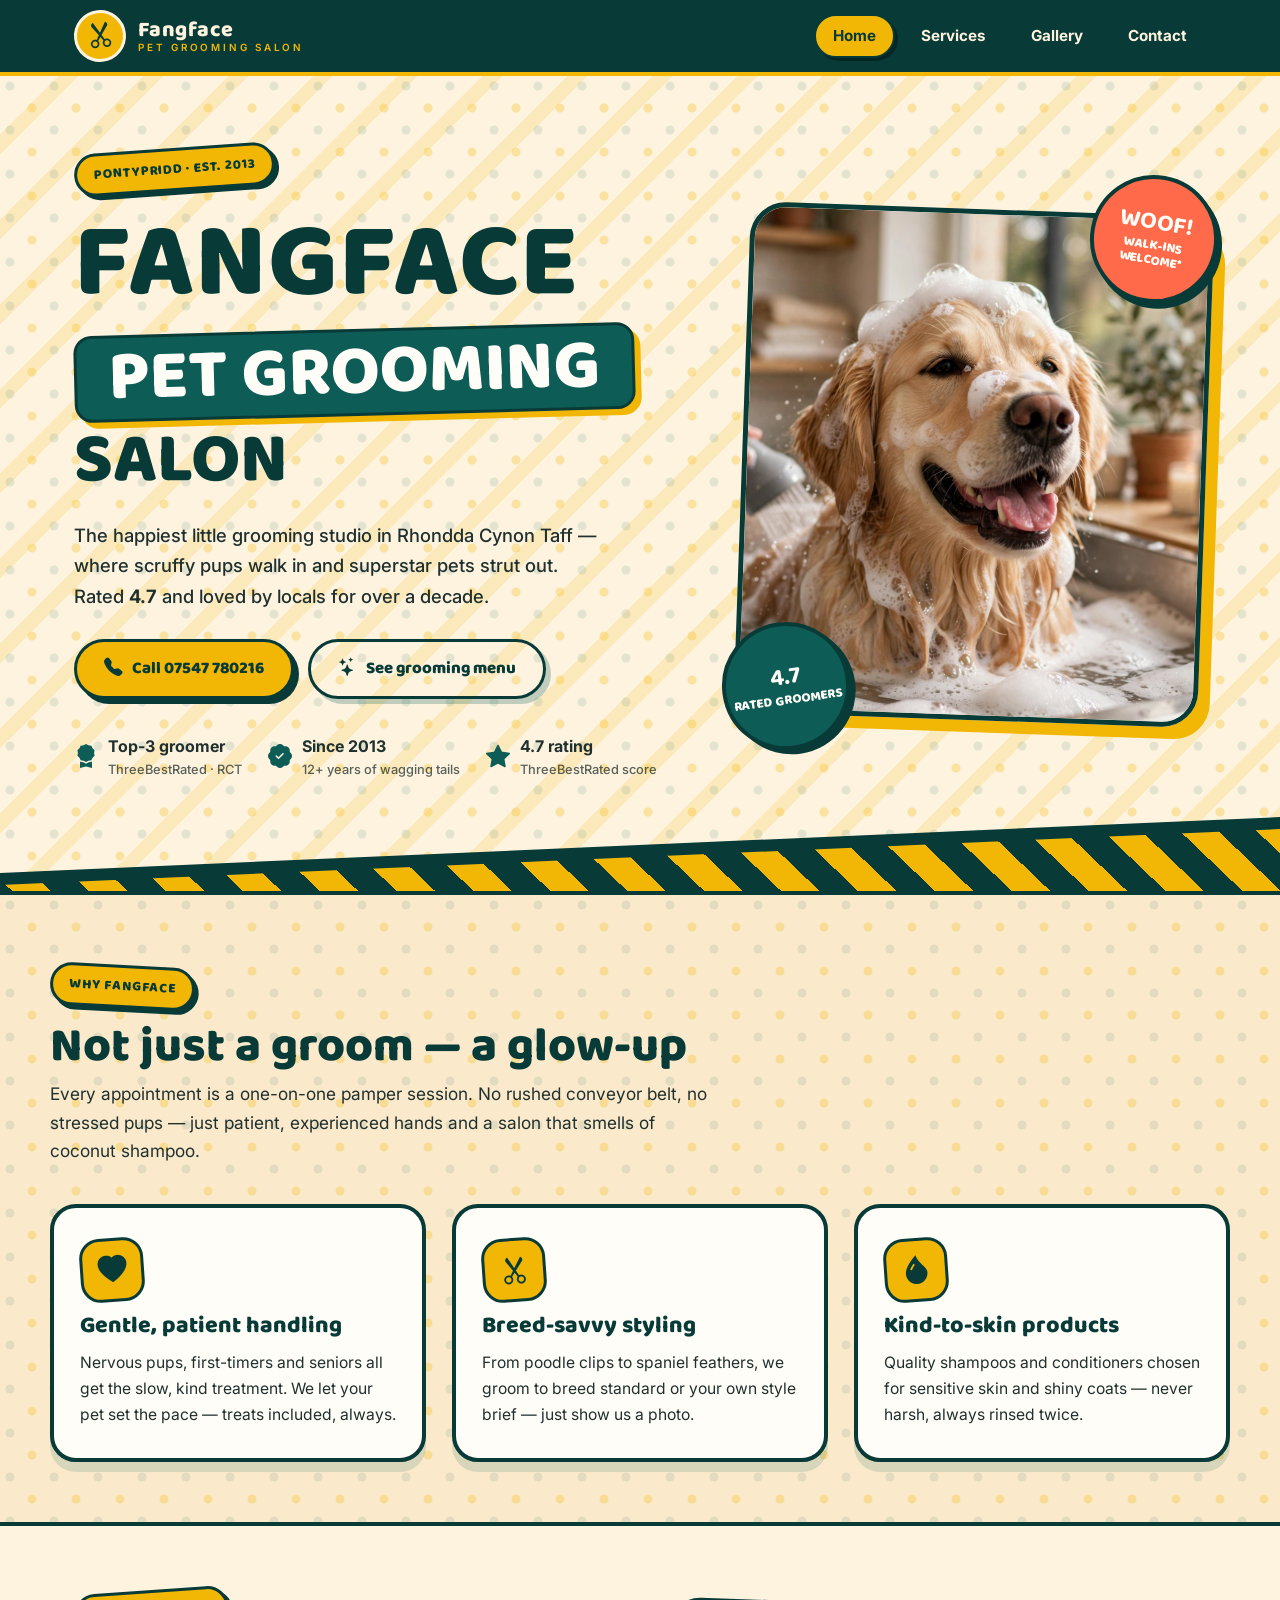
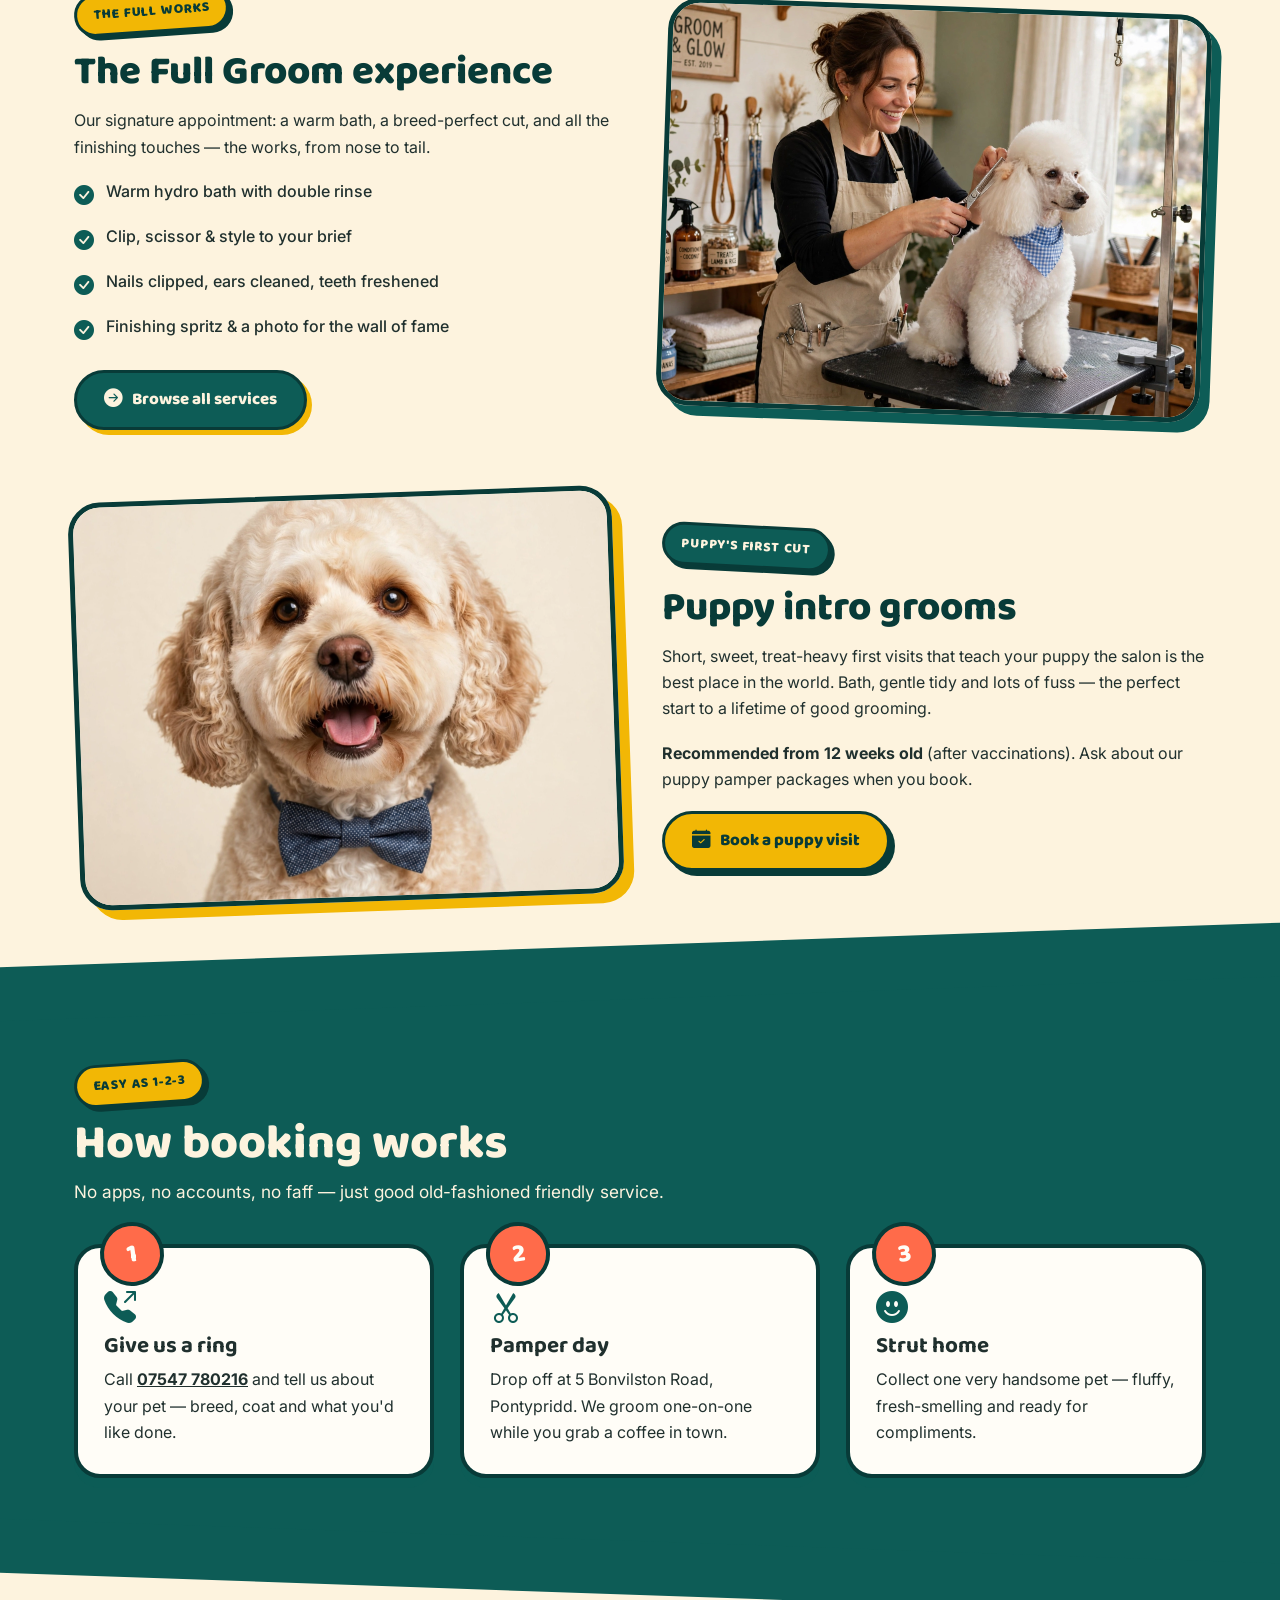
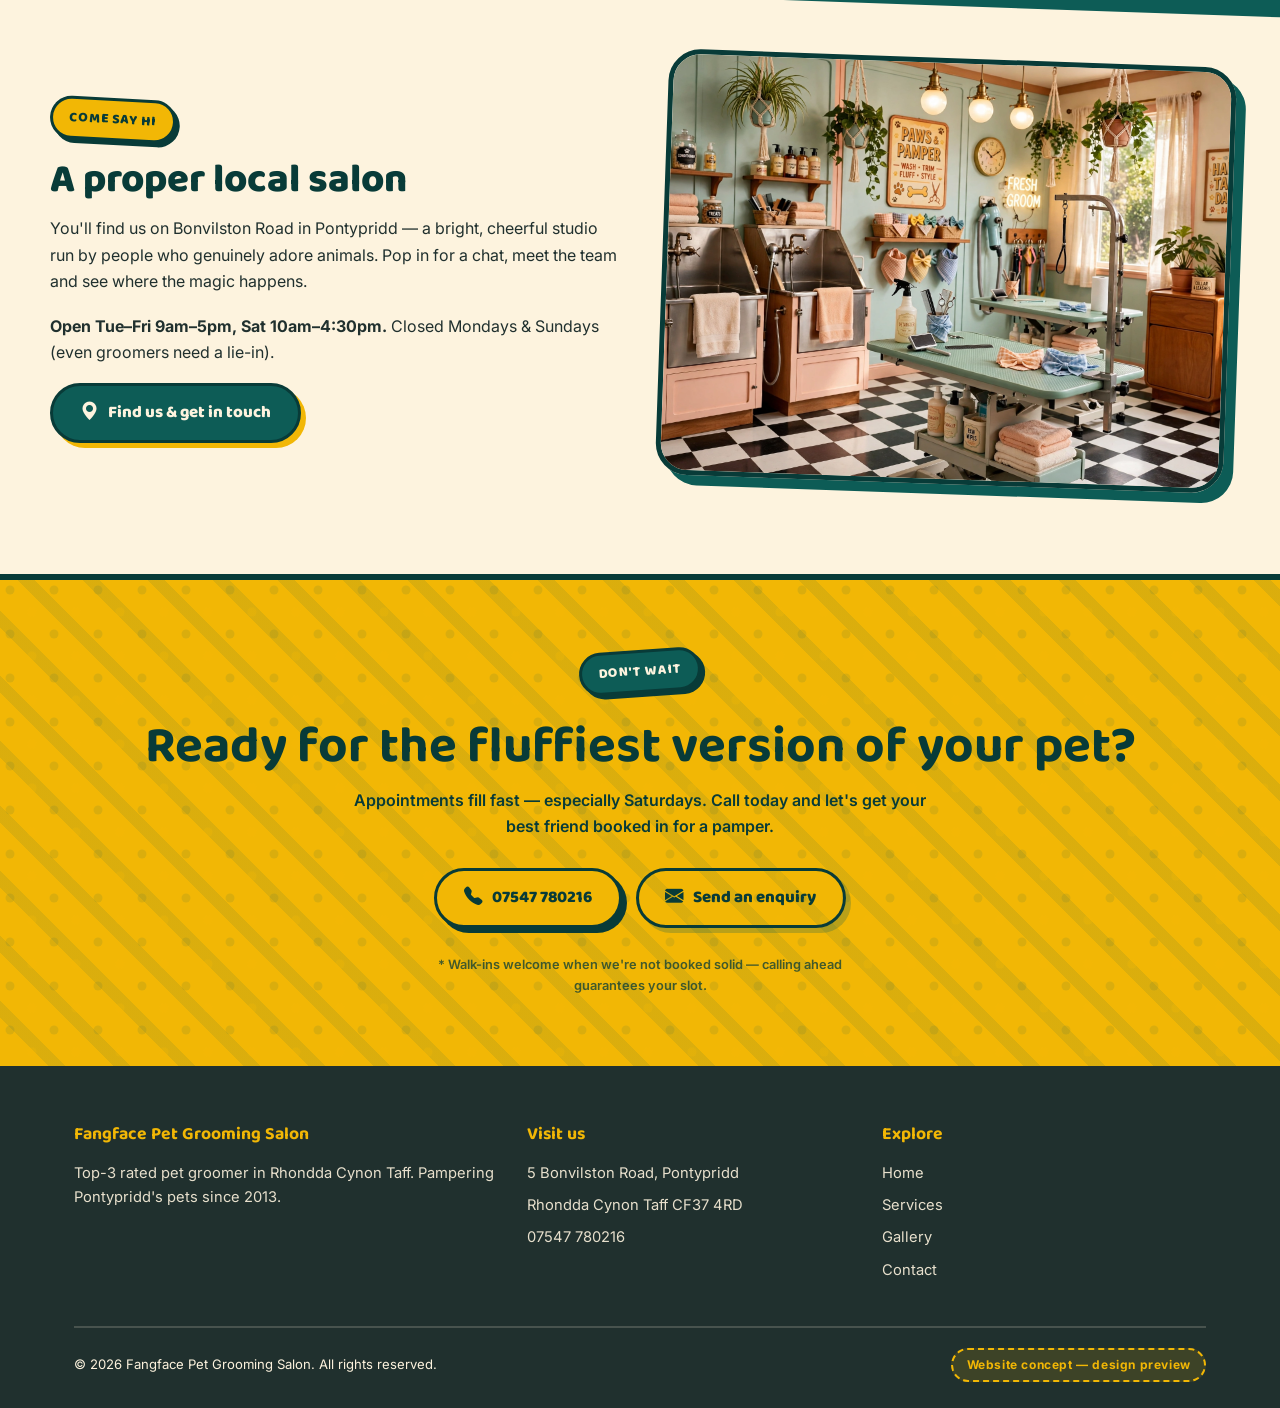
==== index.html @ bfa7ac44 "Demo website concept for Fangface Pet Grooming Salon (Pontypridd, UK)" ====
<!DOCTYPE html>
<html lang="en-GB">
<head>
  <meta charset="UTF-8">
  <meta name="viewport" content="width=device-width, initial-scale=1.0">
  <title>Fangface Pet Grooming Salon | Top-3 Dog Groomer in Pontypridd, Rhondda Cynon Taff</title>
  <meta name="description" content="Fangface Pet Grooming Salon in Pontypridd — a top-3 rated pet groomer in Rhondda Cynon Taff, pampering local pets since 2013. Full grooms, puppy trims, de-shedding & nail care. Call 07547 780216.">
  <meta property="og:title" content="Fangface Pet Grooming Salon — Pontypridd's playful pet pamper studio">
  <meta property="og:description" content="Top-3 rated pet groomer in Rhondda Cynon Taff. Trading since 2013 with a 4.7 rating. Call 07547 780216 to book.">
  <meta property="og:type" content="website">
  <link rel="stylesheet" href="https://cdn.jsdelivr.net/npm/bootstrap-icons@1.11.3/font/bootstrap-icons.min.css">
  <link rel="stylesheet" href="styles.css">
</head>
<body>

<nav class="site-nav" aria-label="Main navigation">
  <div class="nav-inner">
    <a class="brand" href="index.html">
      <span class="brand-mark"><i class="bi bi-scissors" aria-hidden="true"></i></span>
      <span class="brand-name">Fangface<small>Pet Grooming Salon</small></span>
    </a>
    <div class="nav-links">
      <a href="index.html" class="active" aria-current="page">Home</a>
      <a href="services.html">Services</a>
      <a href="gallery.html">Gallery</a>
      <a href="contact.html">Contact</a>
    </div>
      <button class="nav-toggle" aria-label="Open menu" aria-expanded="false"><i class="bi bi-list" aria-hidden="true"></i></button>
  </div>
</nav>

<header class="hero">
  <div class="wrap hero-grid">
    <div>
      <p class="hero-kicker"><span class="sticker">Pontypridd &middot; Est. 2013</span></p>
      <h1 class="hero-title">
        <span class="line l1">FANGFACE</span>
        <span class="line l2">PET GROOMING</span>
        <span class="line l3">SALON</span>
      </h1>
      <p class="hero-sub">The happiest little grooming studio in Rhondda Cynon Taff — where scruffy pups walk in and superstar pets strut out. Rated <strong>4.7</strong> and loved by locals for over a decade.</p>
      <div class="hero-ctas">
        <a class="btn btn-mustard" href="tel:+447547780216"><i class="bi bi-telephone-fill"></i> Call 07547 780216</a>
        <a class="btn btn-ghost" href="services.html"><i class="bi bi-stars"></i> See grooming menu</a>
      </div>
      <div class="hero-meta">
        <div class="meta-item"><i class="bi bi-award-fill"></i><span>Top-3 groomer<small>ThreeBestRated &middot; RCT</small></span></div>
        <div class="meta-item"><i class="bi bi-patch-check-fill"></i><span>Since 2013<small>12+ years of wagging tails</small></span></div>
        <div class="meta-item"><i class="bi bi-star-fill"></i><span>4.7 rating<small>ThreeBestRated score</small></span></div>
      </div>
    </div>
    <div class="hero-photo">
      <div class="badge-float a"><b>Woof!</b>walk-ins welcome*</div>
      <img src="images/hero-bath.webp" alt="Happy golden retriever enjoying a bubbly bath at Fangface Pet Grooming Salon">
      <div class="badge-float b"><b>4.7</b>rated groomers</div>
    </div>
  </div>
  <div class="hero-stripes" aria-hidden="true"></div>
</header>

<main>
  <section class="dot-band">
  <div class="wrap" style="padding:70px 0 60px;">
    <p class="section-kicker"><span class="sticker tilt-r">Why Fangface</span></p>
    <h2 class="section-title">Not just a groom — a glow-up</h2>
    <p class="section-lead">Every appointment is a one-on-one pamper session. No rushed conveyor belt, no stressed pups — just patient, experienced hands and a salon that smells of coconut shampoo.</p>
    <div class="card-grid">
      <article class="card">
        <span class="icon-tile"><i class="bi bi-heart-fill"></i></span>
        <h3>Gentle, patient handling</h3>
        <p>Nervous pups, first-timers and seniors all get the slow, kind treatment. We let your pet set the pace — treats included, always.</p>
      </article>
      <article class="card">
        <span class="icon-tile"><i class="bi bi-scissors"></i></span>
        <h3>Breed-savvy styling</h3>
        <p>From poodle clips to spaniel feathers, we groom to breed standard or your own style brief — just show us a photo.</p>
      </article>
      <article class="card">
        <span class="icon-tile"><i class="bi bi-droplet-fill"></i></span>
        <h3>Kind-to-skin products</h3>
        <p>Quality shampoos and conditioners chosen for sensitive skin and shiny coats — never harsh, always rinsed twice.</p>
      </article>
    </div>
  </div>
  </section>

  <section class="wrap">
    <div class="zig">
      <div class="zig-text">
        <p class="section-kicker"><span class="sticker">The full works</span></p>
        <h2 class="section-title">The Full Groom experience</h2>
        <p>Our signature appointment: a warm bath, a breed-perfect cut, and all the finishing touches — the works, from nose to tail.</p>
        <ul class="tick-list">
          <li><i class="bi bi-check-circle-fill"></i><span>Warm hydro bath with double rinse</span></li>
          <li><i class="bi bi-check-circle-fill"></i><span>Clip, scissor &amp; style to your brief</span></li>
          <li><i class="bi bi-check-circle-fill"></i><span>Nails clipped, ears cleaned, teeth freshened</span></li>
          <li><i class="bi bi-check-circle-fill"></i><span>Finishing spritz &amp; a photo for the wall of fame</span></li>
        </ul>
        <a class="btn btn-teal" href="services.html"><i class="bi bi-arrow-right-circle-fill"></i> Browse all services</a>
      </div>
      <div class="zig-img">
        <img src="images/groomer-poodle.webp" alt="Groomer carefully scissoring a fluffy white poodle on the salon table">
      </div>
    </div>

    <div class="zig">
      <div class="zig-text">
        <p class="section-kicker"><span class="sticker teal tilt-r">Puppy's first cut</span></p>
        <h2 class="section-title">Puppy intro grooms</h2>
        <p>Short, sweet, treat-heavy first visits that teach your puppy the salon is the best place in the world. Bath, gentle tidy and lots of fuss — the perfect start to a lifetime of good grooming.</p>
        <p><strong>Recommended from 12 weeks old</strong> (after vaccinations). Ask about our puppy pamper packages when you book.</p>
        <a class="btn btn-mustard" href="contact.html"><i class="bi bi-calendar-check-fill"></i> Book a puppy visit</a>
      </div>
      <div class="zig-img">
        <img src="images/fluffy-dog.webp" alt="Freshly groomed fluffy cockapoo with a neat haircut and bow tie">
      </div>
    </div>
  </section>

  <section class="diag teal-band" style="margin-top:70px;">
    <div class="wrap">
      <p class="section-kicker"><span class="sticker">Easy as 1-2-3</span></p>
      <h2 class="section-title">How booking works</h2>
      <p class="section-lead">No apps, no accounts, no faff — just good old-fashioned friendly service.</p>
      <div class="steps">
        <div class="step">
          <i class="bi bi-telephone-outbound-fill"></i>
          <h3>Give us a ring</h3>
          <p>Call <a href="tel:+447547780216" style="color:inherit;font-weight:700;">07547 780216</a> and tell us about your pet — breed, coat and what you'd like done.</p>
        </div>
        <div class="step">
          <i class="bi bi-scissors"></i>
          <h3>Pamper day</h3>
          <p>Drop off at 5 Bonvilston Road, Pontypridd. We groom one-on-one while you grab a coffee in town.</p>
        </div>
        <div class="step">
          <i class="bi bi-emoji-smile-fill"></i>
          <h3>Strut home</h3>
          <p>Collect one very handsome pet — fluffy, fresh-smelling and ready for compliments.</p>
        </div>
      </div>
    </div>
  </section>

  <section class="wrap" style="padding:90px 0;">
    <div class="zig" style="margin:0;">
      <div class="zig-text">
        <p class="section-kicker"><span class="sticker tilt-r">Come say hi</span></p>
        <h2 class="section-title">A proper local salon</h2>
        <p>You'll find us on Bonvilston Road in Pontypridd — a bright, cheerful studio run by people who genuinely adore animals. Pop in for a chat, meet the team and see where the magic happens.</p>
        <p><strong>Open Tue–Fri 9am–5pm, Sat 10am–4:30pm.</strong> Closed Mondays &amp; Sundays (even groomers need a lie-in).</p>
        <a class="btn btn-teal" href="contact.html"><i class="bi bi-geo-alt-fill"></i> Find us &amp; get in touch</a>
      </div>
      <div class="zig-img">
        <img src="images/salon-interior.webp" alt="Bright cheerful interior of Fangface Pet Grooming Salon with grooming tables and tubs">
      </div>
    </div>
  </section>

  <section class="cta-band mustard">
    <div class="wrap">
      <p class="section-kicker"><span class="sticker teal">Don't wait</span></p>
      <h2>Ready for the fluffiest version of your pet?</h2>
      <p>Appointments fill fast — especially Saturdays. Call today and let's get your best friend booked in for a pamper.</p>
      <div class="btn-row">
        <a class="btn btn-mustard" href="tel:+447547780216"><i class="bi bi-telephone-fill"></i> 07547 780216</a>
        <a class="btn btn-ghost" href="contact.html"><i class="bi bi-envelope-fill"></i> Send an enquiry</a>
      </div>
      <p style="font-size:.8rem;margin:26px auto 0;opacity:.75;">* Walk-ins welcome when we're not booked solid — calling ahead guarantees your slot.</p>
    </div>
  </section>
</main>

<footer class="site-footer">
  <div class="wrap">
    <div class="footer-grid">
      <div>
        <h4>Fangface Pet Grooming Salon</h4>
        <p>Top-3 rated pet groomer in Rhondda Cynon Taff. Pampering Pontypridd's pets since 2013.</p>
      </div>
      <div>
        <h4>Visit us</h4>
        <ul>
          <li>5 Bonvilston Road, Pontypridd</li>
          <li>Rhondda Cynon Taff CF37 4RD</li>
          <li><a href="tel:+447547780216">07547 780216</a></li>
        </ul>
      </div>
      <div>
        <h4>Explore</h4>
        <ul>
          <li><a href="index.html">Home</a></li>
          <li><a href="services.html">Services</a></li>
          <li><a href="gallery.html">Gallery</a></li>
          <li><a href="contact.html">Contact</a></li>
        </ul>
      </div>
    </div>
    <div class="footer-bottom">
      <span>&copy; 2026 Fangface Pet Grooming Salon. All rights reserved.</span>
      <span class="concept-badge">Website concept — design preview</span>
    </div>
  </div>
</footer>


<script>
document.addEventListener('DOMContentLoaded', function () {
  var btn = document.querySelector('.nav-toggle');
  var panel = document.querySelector('.nav-links');
  if (btn && panel) {
    btn.addEventListener('click', function () {
      var open = panel.classList.toggle('open');
      btn.setAttribute('aria-expanded', open ? 'true' : 'false');
    });
    panel.addEventListener('click', function (e) {
      if (e.target.closest('a')) {
        panel.classList.remove('open');
        btn.setAttribute('aria-expanded', 'false');
      }
    });
  }
});
</script>
</body>
</html>
---- styles.css ----
/* ============================================================
   FANGFACE PET GROOMING SALON — bold playful retro concept
   cream + deep teal + mustard  |  Baloo 2 display + Inter body
   ============================================================ */
@import url("https://fonts.googleapis.com/css2?family=Baloo+2:wght@500;600;700;800&family=Inter:wght@400;500;600;700&display=swap");

:root{
  --cream:   #FDF3DE;
  --cream-2: #FAEACB;
  --teal:    #0D5C56;
  --teal-dk: #083B38;
  --mustard: #F2B705;
  --mustard-dk:#D69A00;
  --ink:     #20302E;
  --coral:   #FF6B4A;
  --white:   #FFFDF7;
  --radius:  26px;
  --shadow:  0 10px 0 rgba(13,92,86,.14);
  --dots:url("data:image/svg+xml,%3Csvg xmlns='http://www.w3.org/2000/svg' width='44' height='44' viewBox='0 0 44 44'%3E%3Ccircle cx='10' cy='10' r='4.5' fill='%230D5C56' fill-opacity='0.10'/%3E%3Ccircle cx='32' cy='32' r='4.5' fill='%23F2B705' fill-opacity='0.28'/%3E%3C/svg%3E");
}

*{ box-sizing:border-box; margin:0; padding:0; }
html{ scroll-behavior:smooth; }
body{
  font-family:"Inter",system-ui,sans-serif;
  background:var(--cream);
  color:var(--ink);
  line-height:1.65;
  overflow-x:hidden;
}
img{ max-width:100%; display:block; }
h1,h2,h3,.display{ font-family:"Baloo 2",cursive; line-height:1.05; color:var(--teal-dk); }

.wrap{ max-width:1180px; margin:0 auto; padding:0 24px; }

/* ---------- sticker badge ---------- */
.sticker{
  display:inline-block;
  background:var(--mustard);
  color:var(--teal-dk);
  font-family:"Baloo 2",cursive;
  font-weight:800;
  text-transform:uppercase;
  letter-spacing:.06em;
  font-size:.85rem;
  padding:.55em 1.2em;
  border-radius:999px;
  border:3px solid var(--teal-dk);
  box-shadow:4px 4px 0 var(--teal-dk);
  transform:rotate(-4deg);
}
.sticker.tilt-r{ transform:rotate(3deg); }
.sticker.teal{ background:var(--teal); color:var(--cream); }

/* ---------- nav ---------- */
.site-nav{
  position:sticky; top:0; z-index:50;
  background:var(--teal-dk);
  border-bottom:4px solid var(--mustard);
}
.nav-inner{
  max-width:1180px; margin:0 auto; padding:10px 24px;
  display:flex; align-items:center; justify-content:space-between; gap:16px;
}
.brand{ display:flex; align-items:center; gap:12px; text-decoration:none; }
.brand-mark{
  width:52px; height:52px; border-radius:50%;
  background:var(--mustard); border:3px solid var(--cream);
  display:flex; align-items:center; justify-content:center;
  color:var(--teal-dk); font-size:1.7rem;
  transform:rotate(-6deg); flex:0 0 auto;
}
.brand-name{ font-family:"Baloo 2",cursive; font-weight:800; font-size:1.35rem;
  color:var(--cream); letter-spacing:.02em; line-height:1.1; }
.brand-name small{ display:block; font-family:"Inter",sans-serif; font-weight:600;
  font-size:.62rem; letter-spacing:.28em; text-transform:uppercase; color:var(--mustard); }
.nav-links{ display:flex; gap:8px; flex-wrap:wrap; }
.nav-links a{
  color:var(--cream); text-decoration:none; font-weight:700; font-size:.95rem;
  padding:.5em 1.1em; border-radius:999px; border:2px solid transparent;
  transition:transform .15s ease, background .15s ease;
}
.nav-links a:hover{ background:rgba(253,243,222,.14); transform:translateY(-2px); }
.nav-links a.active{ background:var(--mustard); color:var(--teal-dk); border-color:var(--teal-dk);
  box-shadow:3px 3px 0 rgba(0,0,0,.35); }

/* ---------- buttons ---------- */
.btn{
  display:inline-flex; align-items:center; gap:.6em;
  font-family:"Baloo 2",cursive; font-weight:800; font-size:1.05rem;
  text-decoration:none; padding:.7em 1.6em; border-radius:999px;
  border:3px solid var(--teal-dk); cursor:pointer;
  transition:transform .15s ease, box-shadow .15s ease;
}
.btn:hover{ transform:translateY(-3px) rotate(-1deg); }
.btn-mustard{ background:var(--mustard); color:var(--teal-dk); box-shadow:5px 5px 0 var(--teal-dk); }
.btn-mustard:hover{ box-shadow:7px 7px 0 var(--teal-dk); }
.btn-teal{ background:var(--teal); color:var(--cream); box-shadow:5px 5px 0 var(--mustard); }
.btn-ghost{ background:transparent; color:var(--teal-dk); box-shadow:5px 5px 0 rgba(13,92,86,.25); }
.btn i{ font-size:1.1em; }

/* ---------- hero (oversized stacked type) ---------- */
.hero{
  position:relative; overflow:hidden;
  background:
    var(--dots),
    repeating-linear-gradient(-45deg, transparent 0 46px, rgba(242,183,5,.16) 46px 60px),
    var(--cream);
  padding:72px 0 110px;
}
.hero-grid{ display:grid; grid-template-columns:1.15fr .85fr; gap:40px; align-items:center; }
.hero-kicker{ margin-bottom:18px; }
.hero-title{ font-weight:800; color:var(--teal-dk); }
.hero-title .line{ display:block; }
.hero-title .l1{ font-size:clamp(3.2rem,9vw,6.6rem); letter-spacing:.01em; }
.hero-title .l2{
  font-size:clamp(2.2rem,6.4vw,4.4rem); color:var(--white);
  background:var(--teal); display:inline-block; padding:.05em .45em;
  border-radius:18px; transform:rotate(-1.5deg);
  border:3px solid var(--teal-dk); box-shadow:6px 6px 0 var(--mustard);
  margin:.12em 0;
}
.hero-title .l3{ font-size:clamp(2.2rem,6.4vw,4.4rem); }
.hero-sub{ font-size:1.15rem; max-width:44ch; margin:22px 0 28px; font-weight:500; }
.hero-ctas{ display:flex; gap:14px; flex-wrap:wrap; }
.hero-meta{ display:flex; gap:26px; margin-top:34px; flex-wrap:wrap; }
.hero-meta .meta-item{ display:flex; align-items:center; gap:10px; font-weight:700; }
.hero-meta .meta-item i{ font-size:1.5rem; color:var(--teal); }
.hero-meta .meta-item small{ display:block; font-weight:500; font-size:.8rem; opacity:.75; }

.hero-photo{ position:relative; }
.hero-photo img{
  border-radius:36px; border:5px solid var(--teal-dk);
  box-shadow:12px 12px 0 var(--mustard);
  transform:rotate(2deg);
  width:100%; aspect-ratio:4/4.4; object-fit:cover;
}
.badge-float{
  position:absolute; z-index:2;
  display:flex; flex-direction:column; align-items:center; justify-content:center;
  width:128px; height:128px; border-radius:50%;
  background:var(--coral); color:var(--white);
  border:4px solid var(--teal-dk); box-shadow:5px 5px 0 var(--teal-dk);
  font-family:"Baloo 2",cursive; font-weight:800; text-align:center;
  font-size:.82rem; line-height:1.2; text-transform:uppercase;
}
.badge-float b{ font-size:1.5rem; }
.badge-float.a{ top:-34px; right:-12px; transform:rotate(10deg); }
.badge-float.b{ bottom:-30px; left:-20px; transform:rotate(-8deg); background:var(--teal); }

.hero-stripes{
  position:absolute; bottom:-46px; left:0; right:0; height:92px;
  background:var(--teal-dk);
  transform:skewY(-2.5deg);
}
.hero-stripes::after{
  content:""; position:absolute; inset:12px 0;
  background:repeating-linear-gradient(45deg, var(--mustard) 0 26px, var(--teal-dk) 26px 52px);
}

/* ---------- diagonal dividers ---------- */
.diag{ position:relative; padding:90px 0; }
.diag.teal-band{ background:var(--teal); color:var(--cream); }
.diag.teal-band h2, .diag.teal-band h3{ color:var(--cream); }
.diag.teal-band::before, .diag.teal-band::after{
  content:""; position:absolute; left:0; right:0; height:54px; background:var(--teal);
}
.diag.teal-band::before{ top:-27px; transform:skewY(-2deg); }
.diag.teal-band::after{ bottom:-27px; transform:skewY(2deg); }
.diag.mustard-band{ background:var(--mustard); }
.diag.mustard-band::before, .diag.mustard-band::after{
  content:""; position:absolute; left:0; right:0; height:44px; background:var(--mustard);
}
.diag.mustard-band::before{ top:-22px; transform:skewY(2deg); }
.diag.mustard-band::after{ bottom:-22px; transform:skewY(-2deg); }

.section-kicker{ margin-bottom:14px; }
.section-title{ font-size:clamp(2rem,4.5vw,3rem); font-weight:800; margin-bottom:8px; }
.section-lead{ font-size:1.08rem; max-width:60ch; margin-bottom:38px; }

/* ---------- chunky cards ---------- */
.card-grid{ display:grid; grid-template-columns:repeat(3,1fr); gap:26px; }
.card{
  background:var(--white); border:4px solid var(--teal-dk); border-radius:var(--radius);
  padding:30px 26px; box-shadow:var(--shadow);
  transition:transform .18s ease;
  display:flex; flex-direction:column; gap:12px;
}
.card:hover{ transform:translateY(-6px) rotate(-.5deg); }
.card .icon-tile{
  width:64px; height:64px; border-radius:20px;
  background:var(--mustard); border:3px solid var(--teal-dk);
  display:flex; align-items:center; justify-content:center;
  font-size:1.8rem; color:var(--teal-dk); transform:rotate(-4deg);
}
.card.teal-card{ background:var(--teal-dk); color:var(--cream); border-color:var(--mustard); box-shadow:0 10px 0 rgba(0,0,0,.25); }
.card.teal-card h3{ color:var(--cream); }
.card.teal-card .icon-tile{ background:var(--teal); color:var(--mustard); border-color:var(--mustard); }
.card h3{ font-size:1.45rem; font-weight:800; }
.price-tag{
  font-family:"Baloo 2",cursive; font-weight:800; font-size:1.25rem; color:var(--teal);
}
.card.teal-card .price-tag{ color:var(--mustard); }
.price-tag small{ font-family:"Inter",sans-serif; font-weight:600; font-size:.72rem; color:inherit; opacity:.7; display:block; letter-spacing:.04em; }
.card p{ font-size:.98rem; }
.card .incl{ list-style:none; margin-top:6px; font-size:.92rem; }
.card .incl li{ padding:.25em 0 .25em 1.6em; position:relative; }
.card .incl li::before{
  content:""; position:absolute; left:0; top:.55em; width:.55em; height:.55em;
  border-radius:50%; background:var(--mustard); border:2px solid var(--teal-dk);
}

/* ---------- zigzag feature rows (home) ---------- */
.zig{ display:grid; grid-template-columns:1fr 1fr; gap:44px; align-items:center; margin:64px 0; }
.zig:nth-of-type(even) .zig-text{ order:2; }
.zig-text .section-title{ font-size:clamp(1.8rem,3.6vw,2.5rem); margin-bottom:14px; }
.zig-text p{ margin-bottom:18px; }
.zig-img{ position:relative; }
.zig-img img{ border-radius:32px; border:5px solid var(--teal-dk); box-shadow:10px 10px 0 var(--teal); width:100%; aspect-ratio:4/3; object-fit:cover; }
.zig:nth-of-type(even) .zig-img img{ transform:rotate(-2deg); box-shadow:10px 10px 0 var(--mustard); }
.zig:nth-of-type(odd)  .zig-img img{ transform:rotate(2deg); }
.tick-list{ list-style:none; display:grid; gap:10px; margin:0 0 22px; }
.tick-list li{ display:flex; gap:12px; align-items:flex-start; font-weight:500; }
.tick-list i{ color:var(--teal); font-size:1.25rem; flex:0 0 auto; margin-top:2px; }

/* ---------- how-it-works steps ---------- */
.steps{ display:grid; grid-template-columns:repeat(3,1fr); gap:26px; counter-reset:step; }
.step{
  background:var(--white); border:4px solid var(--teal-dk); border-radius:var(--radius);
  padding:34px 26px 28px; position:relative; box-shadow:var(--shadow);
  counter-increment:step; color:var(--ink);
}
.step h3{ color:var(--ink); }
.diag.teal-band .step h3{ color:var(--ink); }
.step::before{
  content:counter(step);
  position:absolute; top:-26px; left:22px;
  width:56px; height:56px; border-radius:50%;
  background:var(--coral); color:var(--white);
  border:4px solid var(--teal-dk);
  font-family:"Baloo 2",cursive; font-weight:800; font-size:1.6rem;
  display:flex; align-items:center; justify-content:center;
  transform:rotate(-8deg);
}
.step h3{ margin-bottom:8px; font-size:1.4rem; }
.step i{ font-size:2rem; color:var(--teal); }

/* ---------- gallery masonry ---------- */
.masonry{ columns:3; column-gap:22px; }
.m-item{
  break-inside:avoid; margin-bottom:22px;
  border:4px solid var(--teal-dk); border-radius:22px; overflow:hidden;
  background:var(--white); box-shadow:6px 6px 0 rgba(13,92,86,.16);
  transition:transform .18s ease;
}
.m-item:hover{ transform:rotate(-1deg) scale(1.015); }
.m-item img{ width:100%; }
.m-item figcaption{
  padding:12px 18px; font-family:"Baloo 2",cursive; font-weight:700; color:var(--teal-dk);
  background:var(--mustard); border-top:4px solid var(--teal-dk);
}

/* ---------- contact ---------- */
.contact-grid{ display:grid; grid-template-columns:1fr 1.1fr; gap:34px; align-items:start; }
.info-card{
  background:var(--teal-dk); color:var(--cream);
  border-radius:var(--radius); padding:34px 30px;
  border:4px solid var(--mustard); box-shadow:8px 8px 0 var(--mustard);
}
.info-card h3{ color:var(--cream); font-size:1.4rem; margin-bottom:6px; }
.info-row{ display:flex; gap:14px; padding:14px 0; border-bottom:2px dashed rgba(253,243,222,.25); }
.info-row:last-child{ border-bottom:none; }
.info-row i{ font-size:1.5rem; color:var(--mustard); flex:0 0 auto; }
.info-row a{ color:var(--cream); font-weight:700; }
.hours-table{ width:100%; border-collapse:collapse; font-size:.95rem; }
.hours-table td{ padding:.55em .3em; border-bottom:2px dashed rgba(253,243,222,.25); }
.hours-table tr:last-child td{ border-bottom:none; }
.hours-table td:first-child{ font-weight:700; color:var(--mustard); width:46%; }
.hours-table .closed{ color:var(--coral); font-weight:700; }

.form-card{
  background:var(--white); border:4px solid var(--teal-dk); border-radius:var(--radius);
  padding:34px 30px; box-shadow:var(--shadow); transform:rotate(.6deg);
}
.form-card h3{ margin-bottom:6px; font-size:1.5rem; }
.form-card p{ margin-bottom:20px; font-size:.95rem; }
.field{ margin-bottom:16px; }
.field label{ display:block; font-weight:700; margin-bottom:6px; font-size:.92rem; }
.field input, .field select, .field textarea{
  width:100%; font:inherit; padding:.75em 1em;
  border:3px solid var(--teal-dk); border-radius:14px; background:var(--cream);
  color:var(--ink);
}
.field input:focus, .field select:focus, .field textarea:focus{
  outline:none; border-color:var(--mustard-dk); box-shadow:0 0 0 3px rgba(242,183,5,.35);
  background:var(--white);
}
.field textarea{ min-height:130px; resize:vertical; }
.two-col{ display:grid; grid-template-columns:1fr 1fr; gap:16px; }

/* ---------- CTA band ---------- */
.cta-band{
  background:var(--teal-dk); color:var(--cream);
  border-top:6px solid var(--mustard);
  padding:70px 0; text-align:center; position:relative; overflow:hidden;
}
.cta-band::before{
  content:""; position:absolute; inset:0;
  background:repeating-linear-gradient(45deg, transparent 0 34px, rgba(242,183,5,.12) 34px 46px);
  pointer-events:none;
}
.cta-band h2{ color:var(--cream); font-size:clamp(2rem,5vw,3.2rem); margin-bottom:12px; position:relative; }
.cta-band p{ max-width:52ch; margin:0 auto 28px; position:relative; }
.cta-band .btn-row{ display:flex; gap:14px; justify-content:center; flex-wrap:wrap; position:relative; }

/* Big mustard CTA band variant */
.cta-band.mustard{
  background:var(--mustard); color:var(--teal-dk);
  border-top:6px solid var(--teal-dk);
}
.cta-band.mustard::before{
  background:
    var(--dots),
    repeating-linear-gradient(45deg, transparent 0 34px, rgba(13,92,86,.10) 34px 46px);
}
.cta-band.mustard h2{ color:var(--teal-dk); }
.cta-band.mustard .btn-ghost{ color:var(--teal-dk); border-color:var(--teal-dk); }
.cta-band.mustard p{ color:var(--teal-dk); font-weight:600; }

/* Dotted section tint for home "why" band */
.dot-band{ background:var(--dots), var(--cream-2); border-top:4px solid var(--teal-dk); border-bottom:4px solid var(--teal-dk); }

/* ---------- footer ---------- */
.site-footer{ background:var(--ink); color:var(--cream); padding:54px 0 26px; }
.footer-grid{ display:grid; grid-template-columns:1.3fr 1fr 1fr; gap:32px; margin-bottom:36px; }
.site-footer h4{ font-family:"Baloo 2",cursive; color:var(--mustard); margin-bottom:12px; font-size:1.1rem; }
.site-footer p, .site-footer li{ font-size:.92rem; opacity:.9; }
.site-footer ul{ list-style:none; }
.site-footer li{ margin-bottom:8px; }
.site-footer a{ color:var(--cream); text-decoration:none; }
.site-footer a:hover{ color:var(--mustard); }
.footer-bottom{
  border-top:2px solid rgba(253,243,222,.18); padding-top:20px;
  display:flex; justify-content:space-between; align-items:center; gap:12px; flex-wrap:wrap;
  font-size:.82rem;
}
.concept-badge{
  display:inline-block; font-size:.75rem; font-weight:700; letter-spacing:.05em;
  background:rgba(242,183,5,.14); color:var(--mustard);
  border:2px dashed var(--mustard); border-radius:999px; padding:.45em 1.1em;
}

/* ---------- page headers (inner pages) ---------- */
.page-hero{
  background:
    repeating-linear-gradient(-45deg, transparent 0 40px, rgba(242,183,5,.2) 40px 52px),
    var(--cream);
  padding:64px 0 90px; position:relative; overflow:hidden;
}
.page-hero h1{ font-size:clamp(2.6rem,7vw,4.6rem); font-weight:800; }
.page-hero h1 .hl{
  background:var(--mustard); border:3px solid var(--teal-dk); border-radius:14px;
  padding:0 .25em; display:inline-block; transform:rotate(-1.5deg);
  box-shadow:4px 4px 0 var(--teal-dk);
}
.page-hero .crumb{ margin-top:10px; font-weight:600; font-size:.9rem; }
.page-hero .crumb a{ color:var(--teal); }
.page-hero::after{
  content:""; position:absolute; bottom:-30px; left:0; right:0; height:60px;
  background:var(--cream); transform:skewY(-2deg);
}

/* ---------- responsive ---------- */
@media (max-width:960px){
  .hero-grid{ grid-template-columns:1fr; }
  .hero-photo{ max-width:520px; }
  .card-grid{ grid-template-columns:1fr 1fr; }
  .steps{ grid-template-columns:1fr; max-width:520px; margin:0 auto; }
  .zig{ grid-template-columns:1fr; gap:26px; margin:48px 0; }
  .zig:nth-of-type(even) .zig-text{ order:0; }
  .masonry{ columns:2; }
  .contact-grid{ grid-template-columns:1fr; }
  .footer-grid{ grid-template-columns:1fr 1fr; }
}
@media (max-width:620px){
  .card-grid{ grid-template-columns:1fr; }
  .masonry{ columns:1; }
  .footer-grid{ grid-template-columns:1fr; }
  .two-col{ grid-template-columns:1fr; }
  .nav-inner{ flex-direction:column; align-items:flex-start; }
  .badge-float.a{ right:6px; top:-30px; }
  .badge-float.b{ left:6px; }
  .diag{ padding:64px 0; }
  .hero{ padding:48px 0 96px; }
}

/* ---------- mobile image caps ---------- */
@media (max-width:768px){
  .hero-photo{ max-width:100%; }
  .hero-photo img{ max-height:340px; aspect-ratio:4/3; }
  .badge-float{ width:104px; height:104px; font-size:.72rem; }
  .badge-float b{ font-size:1.2rem; }
  .zig-img img{ max-height:300px; aspect-ratio:16/10; }
  .m-item img{ max-height:320px; object-fit:cover; }
  .hero-title .l1{ font-size:clamp(2.6rem,14vw,3.4rem); }
}

/* ---------- mobile nav toggle ---------- */
.nav-toggle{
  display:none; background:var(--mustard); color:var(--teal-dk);
  border:3px solid var(--teal-dk); border-radius:14px;
  width:48px; height:48px; font-size:1.55rem; cursor:pointer;
  align-items:center; justify-content:center; flex:0 0 auto;
  box-shadow:3px 3px 0 rgba(0,0,0,.35);
}
@media (max-width:768px){
  .nav-inner{ position:relative; flex-direction:row; align-items:center; }
  .nav-toggle{ display:inline-flex; }
  .nav-links{
    display:none; position:absolute; top:100%; left:0; right:0; z-index:60;
    background:var(--teal-dk); flex-direction:column; align-items:stretch; flex-wrap:nowrap;
    gap:6px; padding:14px 24px 22px; border-bottom:4px solid var(--mustard);
  }
  .nav-links.open{ display:flex; }
  .nav-links a{ display:block; padding:.8em 1.2em; }
}
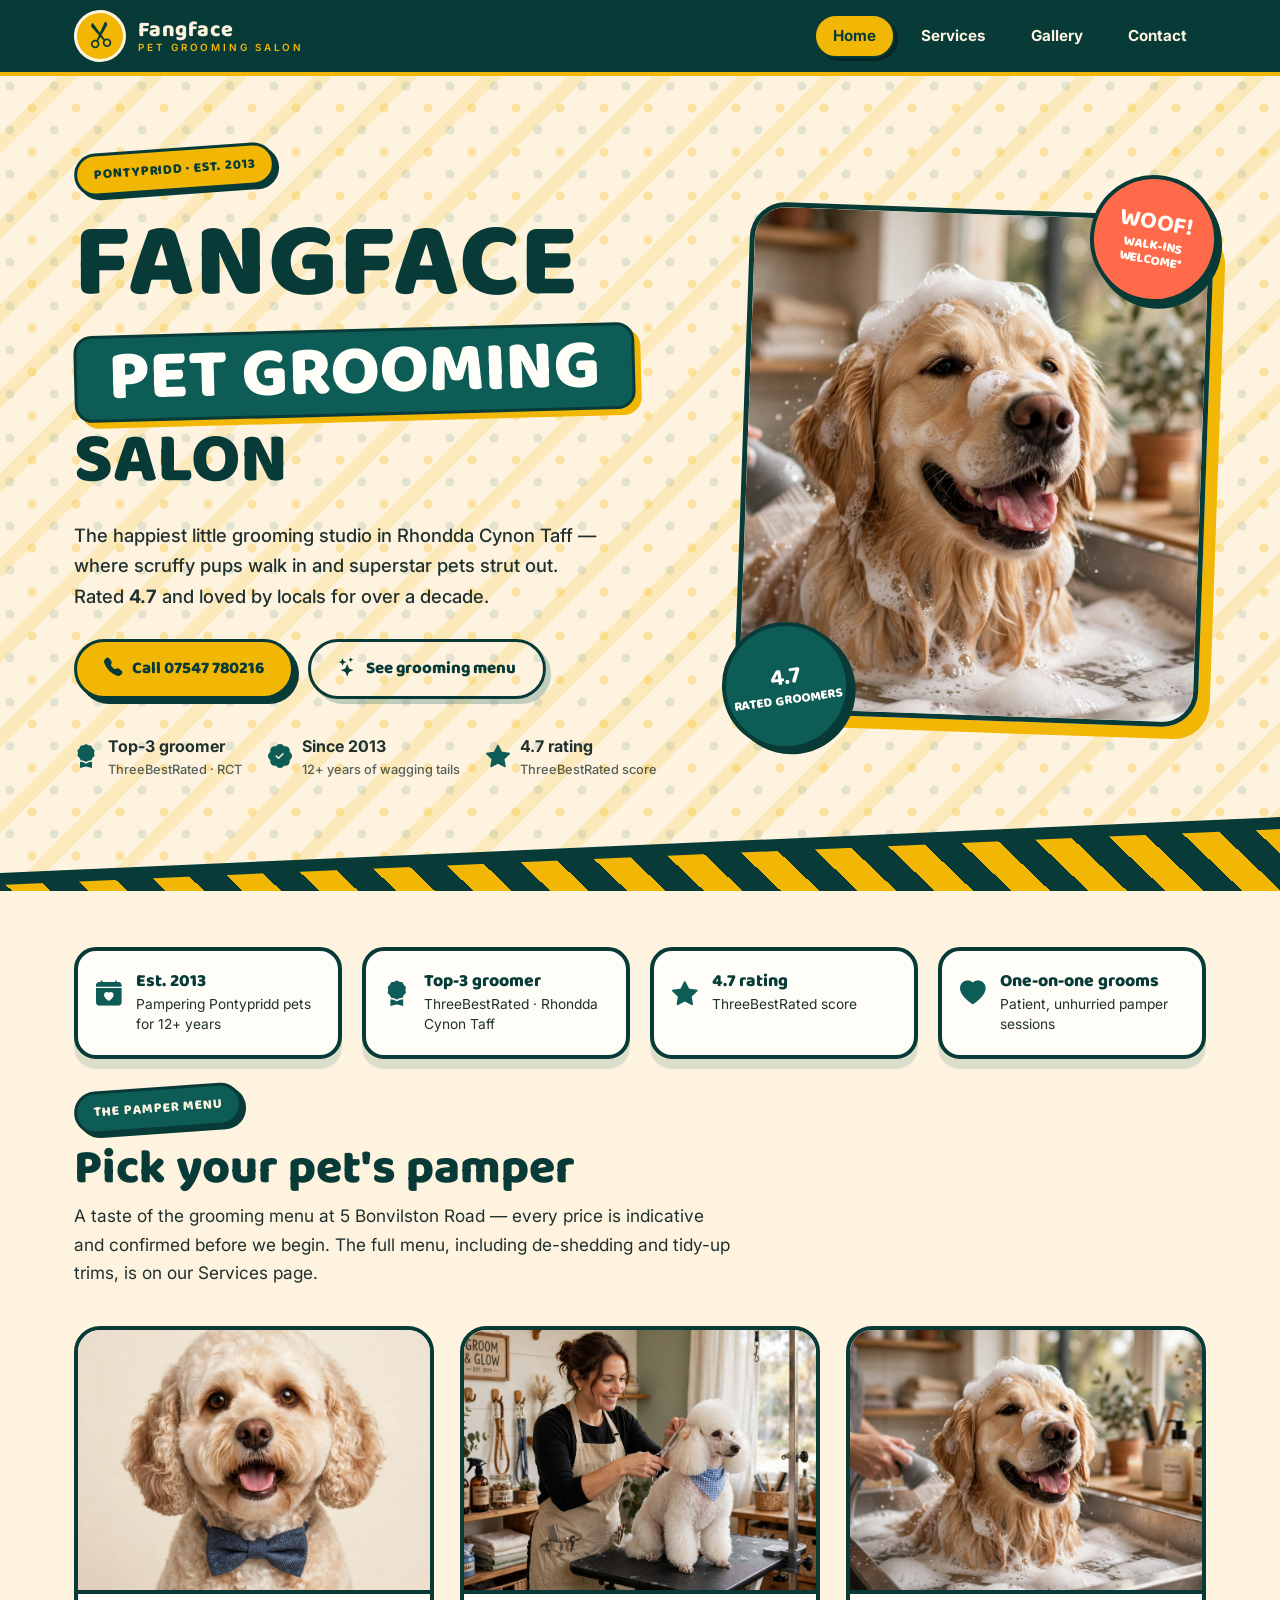
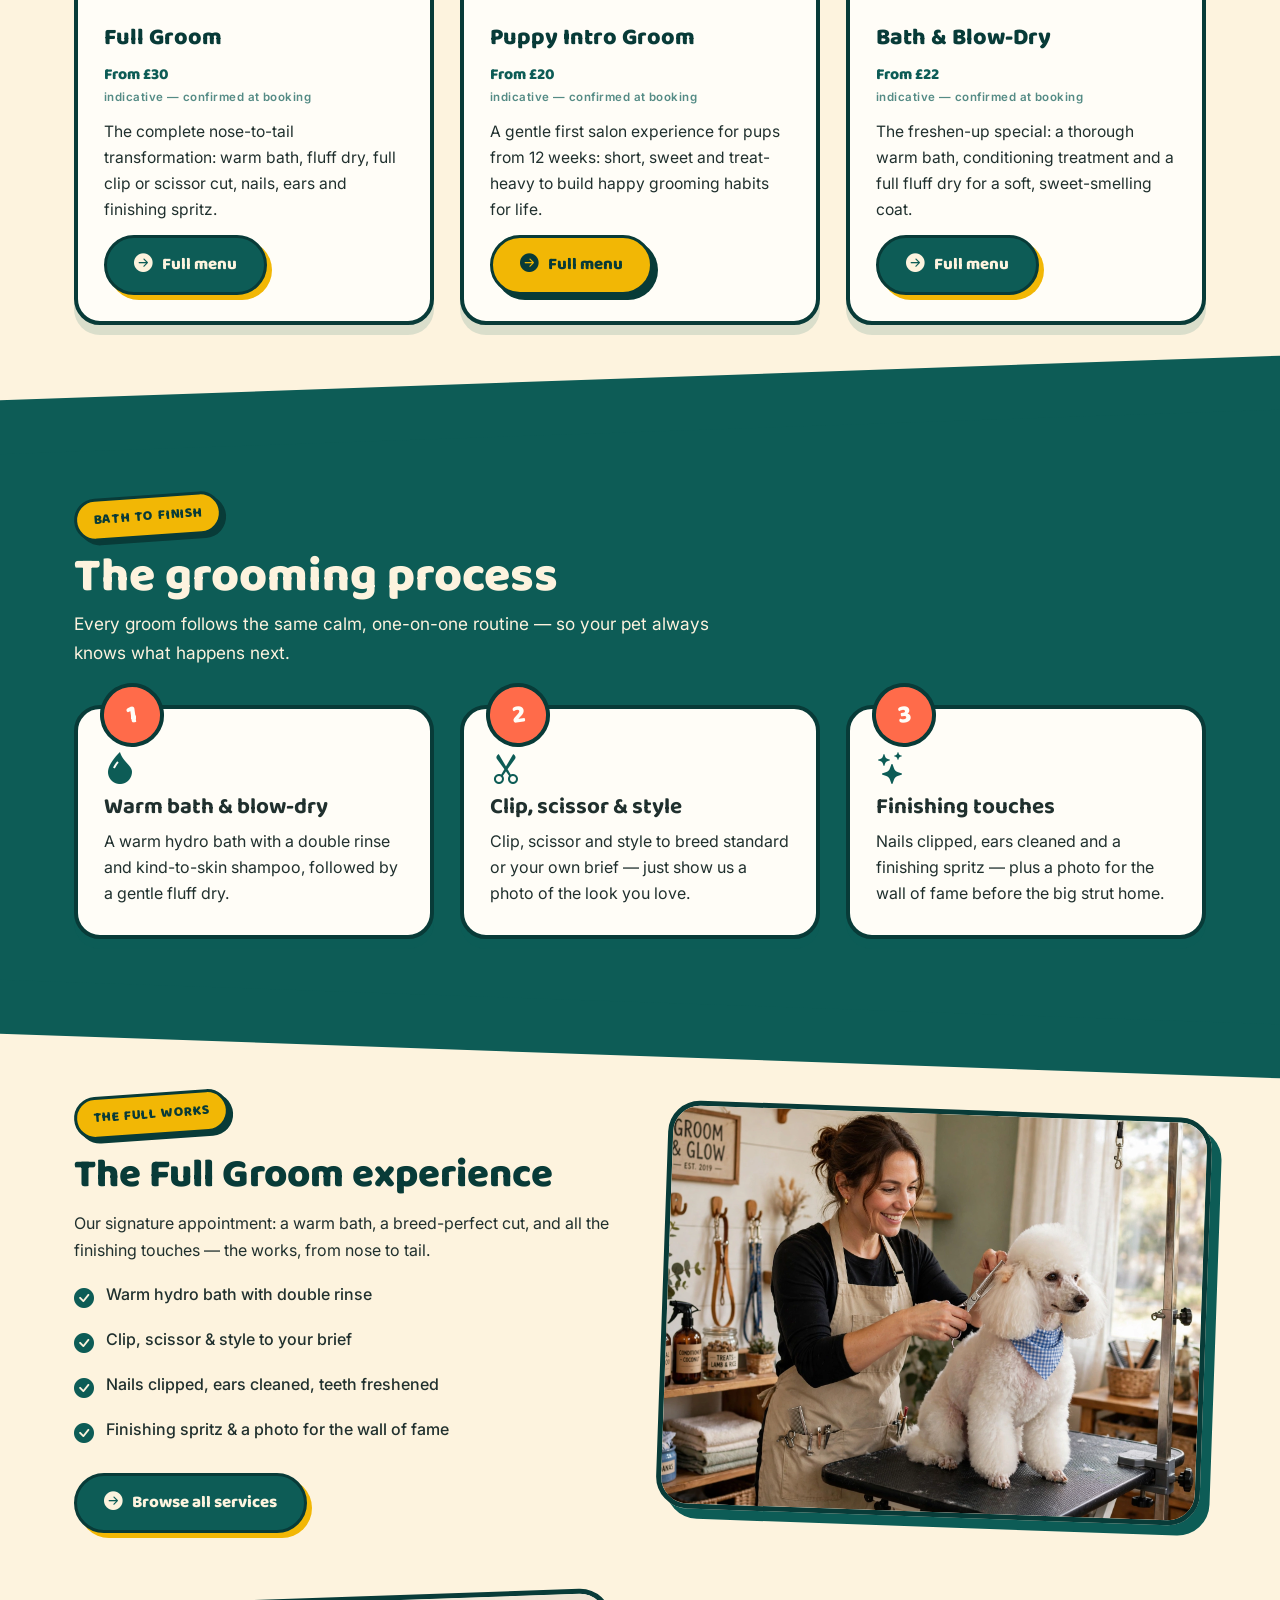
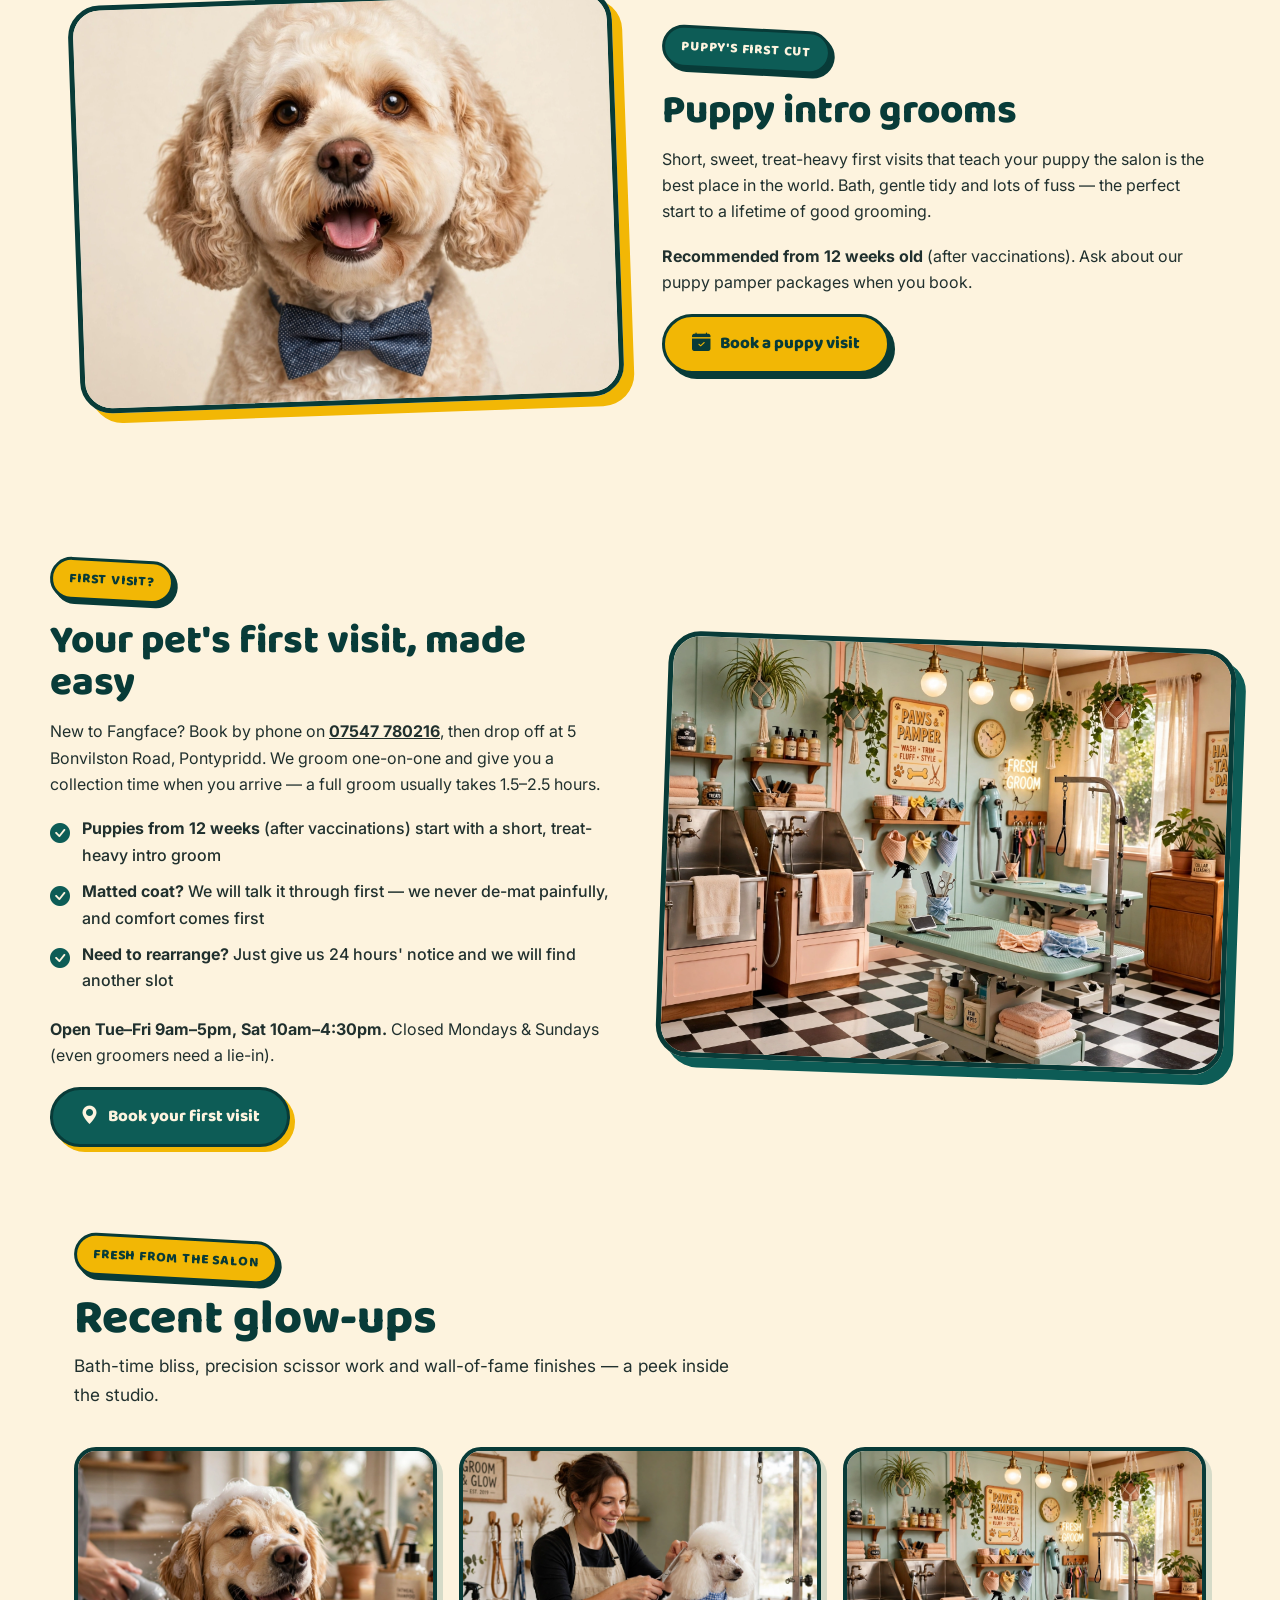
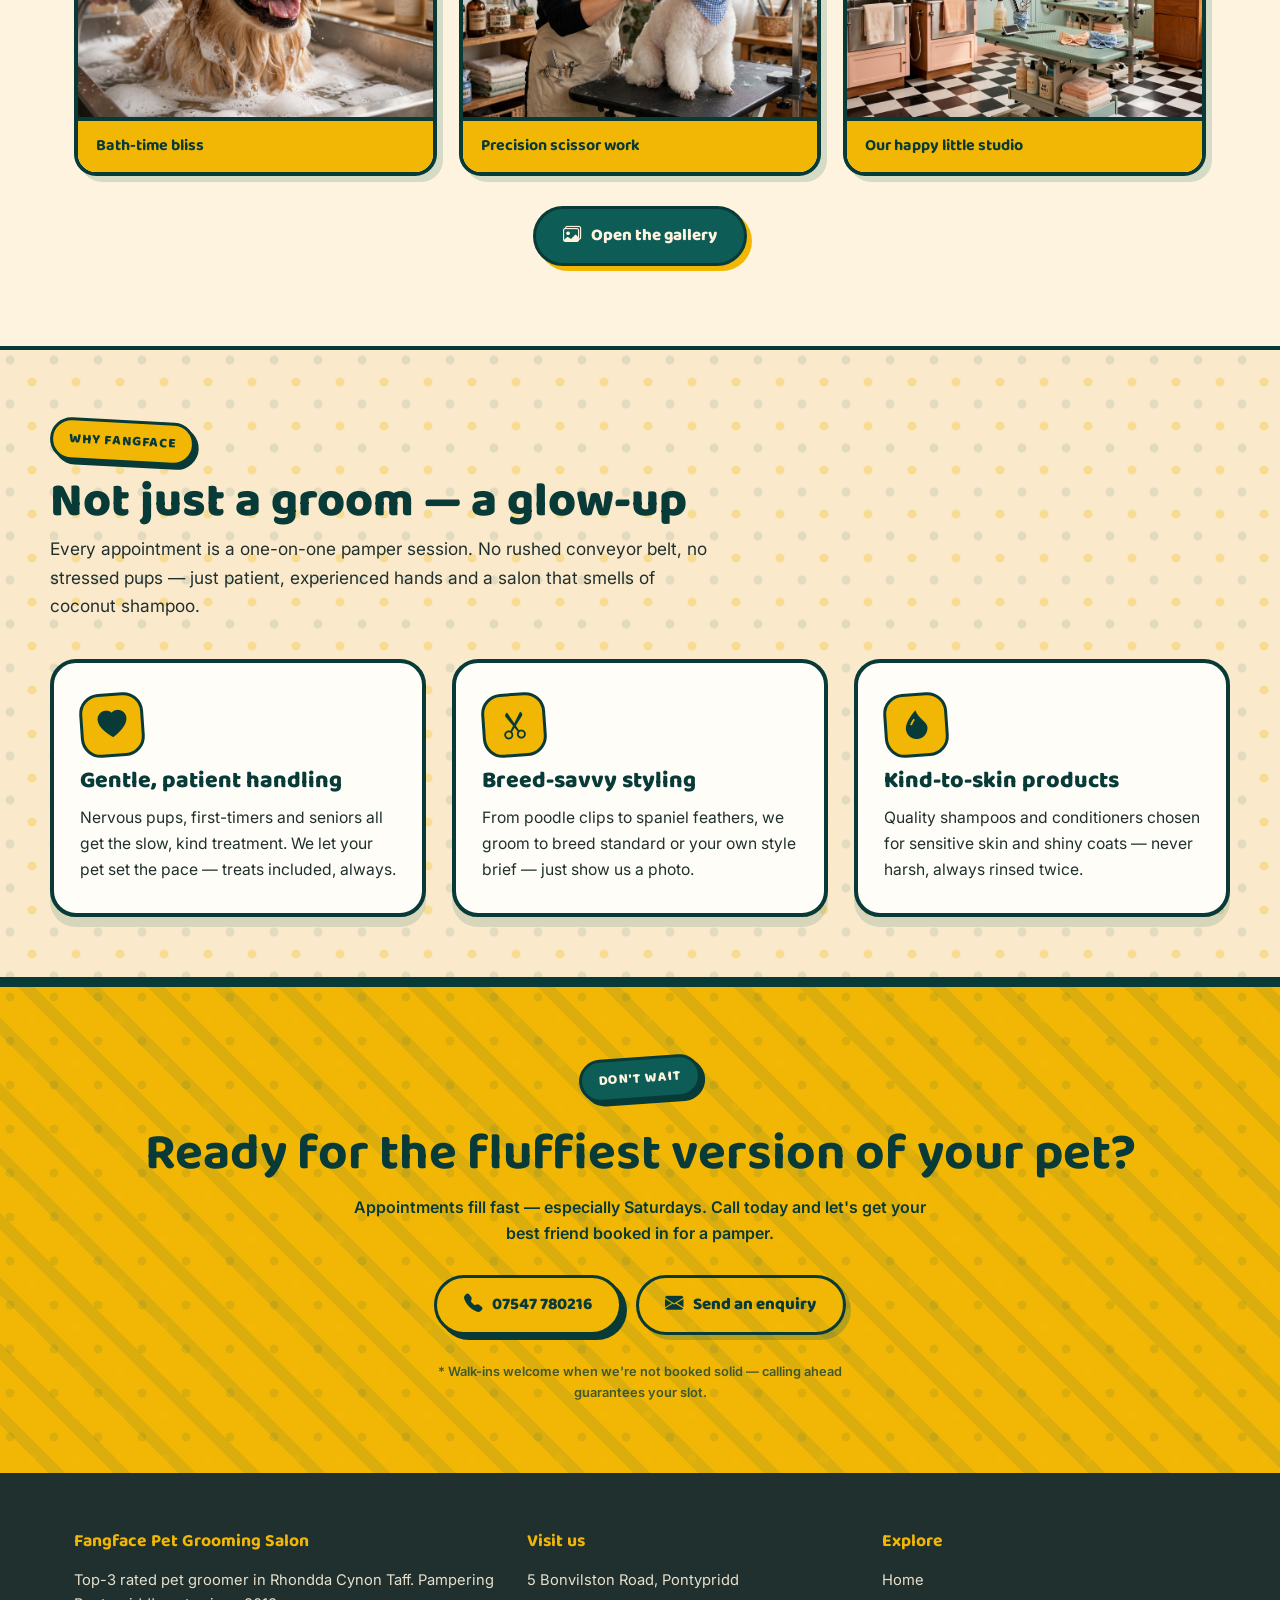
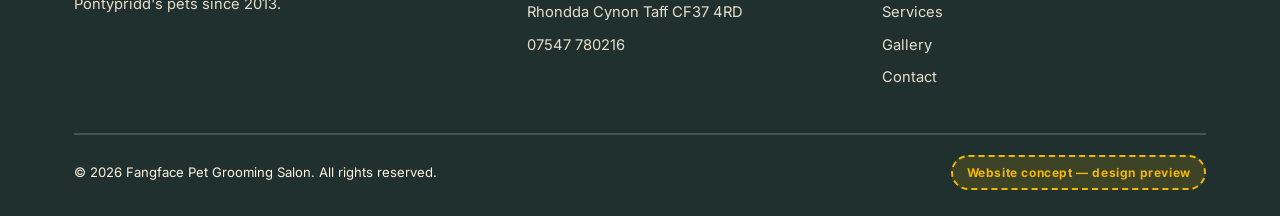
==== commit ea3dc643: "Demo website concept for Fangface Pet Grooming Salon (Pontypridd, UK)" ====
--- a/index.html
+++ b/index.html
@@ -59,31 +59,69 @@
 </header>
 
 <main>
-  <section class="dot-band">
-  <div class="wrap" style="padding:70px 0 60px;">
-    <p class="section-kicker"><span class="sticker tilt-r">Why Fangface</span></p>
-    <h2 class="section-title">Not just a groom — a glow-up</h2>
-    <p class="section-lead">Every appointment is a one-on-one pamper session. No rushed conveyor belt, no stressed pups — just patient, experienced hands and a salon that smells of coconut shampoo.</p>
+  <!-- HIGHLIGHTS STRIP -->
+  <!-- HIGHLIGHTS STRIP -->
+  <section class="wrap" style="padding:56px 24px 8px;" aria-label="Salon highlights">
+    <div class="highlights">
+      <div class="highlight"><i class="bi bi-calendar-heart-fill"></i><div><strong>Est. 2013</strong><span>Pampering Pontypridd pets for 12+ years</span></div></div>
+      <div class="highlight"><i class="bi bi-award-fill"></i><div><strong>Top-3 groomer</strong><span>ThreeBestRated · Rhondda Cynon Taff</span></div></div>
+      <div class="highlight"><i class="bi bi-star-fill"></i><div><strong>4.7 rating</strong><span>ThreeBestRated score</span></div></div>
+      <div class="highlight"><i class="bi bi-heart-fill"></i><div><strong>One-on-one grooms</strong><span>Patient, unhurried pamper sessions</span></div></div>
+    </div>
+  </section>
+  <!-- SERVICES PREVIEW -->
+  <section class="wrap" style="padding:20px 24px 10px;">
+    <p class="section-kicker"><span class="sticker teal">The pamper menu</span></p>
+    <h2 class="section-title">Pick your pet's pamper</h2>
+    <p class="section-lead">A taste of the grooming menu at 5 Bonvilston Road — every price is indicative and confirmed before we begin. The full menu, including de-shedding and tidy-up trims, is on our Services page.</p>
     <div class="card-grid">
-      <article class="card">
-        <span class="icon-tile"><i class="bi bi-heart-fill"></i></span>
-        <h3>Gentle, patient handling</h3>
-        <p>Nervous pups, first-timers and seniors all get the slow, kind treatment. We let your pet set the pace — treats included, always.</p>
-      </article>
-      <article class="card">
-        <span class="icon-tile"><i class="bi bi-scissors"></i></span>
-        <h3>Breed-savvy styling</h3>
-        <p>From poodle clips to spaniel feathers, we groom to breed standard or your own style brief — just show us a photo.</p>
-      </article>
-      <article class="card">
-        <span class="icon-tile"><i class="bi bi-droplet-fill"></i></span>
-        <h3>Kind-to-skin products</h3>
-        <p>Quality shampoos and conditioners chosen for sensitive skin and shiny coats — never harsh, always rinsed twice.</p>
-      </article>
-    </div>
-  </div>
-  </section>
-
+      <article class="card photo-card">
+        <img src="images/fluffy-dog.webp" alt="Freshly groomed fluffy cockapoo with a neat haircut and bow tie" loading="lazy">
+        <h3>Full Groom</h3>
+        <p class="price-tag">From £30 <small>indicative — confirmed at booking</small></p>
+        <p>The complete nose-to-tail transformation: warm bath, fluff dry, full clip or scissor cut, nails, ears and finishing spritz.</p>
+        <a class="btn btn-teal" href="services.html"><i class="bi bi-arrow-right-circle-fill"></i> Full menu</a>
+      </article>
+      <article class="card photo-card">
+        <img src="images/groomer-poodle.webp" alt="Groomer carefully scissoring a fluffy white poodle on the salon table" loading="lazy">
+        <h3>Puppy Intro Groom</h3>
+        <p class="price-tag">From £20 <small>indicative — confirmed at booking</small></p>
+        <p>A gentle first salon experience for pups from 12 weeks: short, sweet and treat-heavy to build happy grooming habits for life.</p>
+        <a class="btn btn-mustard" href="services.html"><i class="bi bi-arrow-right-circle-fill"></i> Full menu</a>
+      </article>
+      <article class="card photo-card">
+        <img src="images/hero-bath.webp" alt="Happy golden retriever enjoying a bubbly bath at Fangface" loading="lazy">
+        <h3>Bath &amp; Blow-Dry</h3>
+        <p class="price-tag">From £22 <small>indicative — confirmed at booking</small></p>
+        <p>The freshen-up special: a thorough warm bath, conditioning treatment and a full fluff dry for a soft, sweet-smelling coat.</p>
+        <a class="btn btn-teal" href="services.html"><i class="bi bi-arrow-right-circle-fill"></i> Full menu</a>
+      </article>
+    </div>
+  </section>
+  <section class="diag teal-band" style="margin-top:70px;">
+    <div class="wrap">
+      <p class="section-kicker"><span class="sticker">Bath to finish</span></p>
+      <h2 class="section-title">The grooming process</h2>
+      <p class="section-lead">Every groom follows the same calm, one-on-one routine — so your pet always knows what happens next.</p>
+      <div class="steps">
+        <div class="step">
+          <i class="bi bi-droplet-fill"></i>
+          <h3>Warm bath &amp; blow-dry</h3>
+          <p>A warm hydro bath with a double rinse and kind-to-skin shampoo, followed by a gentle fluff dry.</p>
+        </div>
+        <div class="step">
+          <i class="bi bi-scissors"></i>
+          <h3>Clip, scissor &amp; style</h3>
+          <p>Clip, scissor and style to breed standard or your own brief — just show us a photo of the look you love.</p>
+        </div>
+        <div class="step">
+          <i class="bi bi-stars"></i>
+          <h3>Finishing touches</h3>
+          <p>Nails clipped, ears cleaned and a finishing spritz — plus a photo for the wall of fame before the big strut home.</p>
+        </div>
+      </div>
+    </div>
+  </section>
   <section class="wrap">
     <div class="zig">
       <div class="zig-text">
@@ -116,46 +154,80 @@
       </div>
     </div>
   </section>
-
-  <section class="diag teal-band" style="margin-top:70px;">
-    <div class="wrap">
-      <p class="section-kicker"><span class="sticker">Easy as 1-2-3</span></p>
-      <h2 class="section-title">How booking works</h2>
-      <p class="section-lead">No apps, no accounts, no faff — just good old-fashioned friendly service.</p>
-      <div class="steps">
-        <div class="step">
-          <i class="bi bi-telephone-outbound-fill"></i>
-          <h3>Give us a ring</h3>
-          <p>Call <a href="tel:+447547780216" style="color:inherit;font-weight:700;">07547 780216</a> and tell us about your pet — breed, coat and what you'd like done.</p>
-        </div>
-        <div class="step">
-          <i class="bi bi-scissors"></i>
-          <h3>Pamper day</h3>
-          <p>Drop off at 5 Bonvilston Road, Pontypridd. We groom one-on-one while you grab a coffee in town.</p>
-        </div>
-        <div class="step">
-          <i class="bi bi-emoji-smile-fill"></i>
-          <h3>Strut home</h3>
-          <p>Collect one very handsome pet — fluffy, fresh-smelling and ready for compliments.</p>
-        </div>
-      </div>
-    </div>
-  </section>
-
   <section class="wrap" style="padding:90px 0;">
     <div class="zig" style="margin:0;">
       <div class="zig-text">
-        <p class="section-kicker"><span class="sticker tilt-r">Come say hi</span></p>
-        <h2 class="section-title">A proper local salon</h2>
-        <p>You'll find us on Bonvilston Road in Pontypridd — a bright, cheerful studio run by people who genuinely adore animals. Pop in for a chat, meet the team and see where the magic happens.</p>
+        <p class="section-kicker"><span class="sticker tilt-r">First visit?</span></p>
+        <h2 class="section-title">Your pet's first visit, made easy</h2>
+        <p>New to Fangface? Book by phone on <a href="tel:+447547780216" style="color:inherit;font-weight:700;">07547 780216</a>, then drop off at 5 Bonvilston Road, Pontypridd. We groom one-on-one and give you a collection time when you arrive — a full groom usually takes 1.5–2.5 hours.</p>
+        <ul class="tick-list">
+          <li><i class="bi bi-check-circle-fill"></i><span><strong>Puppies from 12 weeks</strong> (after vaccinations) start with a short, treat-heavy intro groom</span></li>
+          <li><i class="bi bi-check-circle-fill"></i><span><strong>Matted coat?</strong> We will talk it through first — we never de-mat painfully, and comfort comes first</span></li>
+          <li><i class="bi bi-check-circle-fill"></i><span><strong>Need to rearrange?</strong> Just give us 24 hours' notice and we will find another slot</span></li>
+        </ul>
         <p><strong>Open Tue–Fri 9am–5pm, Sat 10am–4:30pm.</strong> Closed Mondays &amp; Sundays (even groomers need a lie-in).</p>
-        <a class="btn btn-teal" href="contact.html"><i class="bi bi-geo-alt-fill"></i> Find us &amp; get in touch</a>
+        <a class="btn btn-teal" href="contact.html"><i class="bi bi-geo-alt-fill"></i> Book your first visit</a>
       </div>
       <div class="zig-img">
         <img src="images/salon-interior.webp" alt="Bright cheerful interior of Fangface Pet Grooming Salon with grooming tables and tubs">
       </div>
     </div>
   </section>
+  <!-- GALLERY PREVIEW -->
+  <section class="wrap" style="padding:0 24px 80px;">
+    <p class="section-kicker"><span class="sticker tilt-r">Fresh from the salon</span></p>
+    <h2 class="section-title">Recent glow-ups</h2>
+    <p class="section-lead">Bath-time bliss, precision scissor work and wall-of-fame finishes — a peek inside the studio.</p>
+    <div class="gallery-strip">
+      <figure><img src="images/hero-bath.webp" alt="Golden retriever grinning during a bubbly bath" loading="lazy"><figcaption>Bath-time bliss</figcaption></figure>
+      <figure><img src="images/groomer-poodle.webp" alt="Groomer giving a poodle a careful scissor finish" loading="lazy"><figcaption>Precision scissor work</figcaption></figure>
+      <figure><img src="images/salon-interior.webp" alt="Inside the bright Fangface salon studio on Bonvilston Road" loading="lazy"><figcaption>Our happy little studio</figcaption></figure>
+    </div>
+    <div style="text-align:center;margin-top:30px;"><a class="btn btn-teal" href="gallery.html"><i class="bi bi-images"></i> Open the gallery</a></div>
+  </section>
+  <section class="dot-band">
+  <div class="wrap" style="padding:70px 0 60px;">
+    <p class="section-kicker"><span class="sticker tilt-r">Why Fangface</span></p>
+    <h2 class="section-title">Not just a groom — a glow-up</h2>
+    <p class="section-lead">Every appointment is a one-on-one pamper session. No rushed conveyor belt, no stressed pups — just patient, experienced hands and a salon that smells of coconut shampoo.</p>
+    <div class="card-grid">
+      <article class="card">
+        <span class="icon-tile"><i class="bi bi-heart-fill"></i></span>
+        <h3>Gentle, patient handling</h3>
+        <p>Nervous pups, first-timers and seniors all get the slow, kind treatment. We let your pet set the pace — treats included, always.</p>
+      </article>
+      <article class="card">
+        <span class="icon-tile"><i class="bi bi-scissors"></i></span>
+        <h3>Breed-savvy styling</h3>
+        <p>From poodle clips to spaniel feathers, we groom to breed standard or your own style brief — just show us a photo.</p>
+      </article>
+      <article class="card">
+        <span class="icon-tile"><i class="bi bi-droplet-fill"></i></span>
+        <h3>Kind-to-skin products</h3>
+        <p>Quality shampoos and conditioners chosen for sensitive skin and shiny coats — never harsh, always rinsed twice.</p>
+      </article>
+    </div>
+  </div>
+  </section>
+
+  
+
+  
+
+  
+
+  
+  
+
+  
+
+  
+
+  
+  
+
+  
+  
 
   <section class="cta-band mustard">
     <div class="wrap">
--- a/styles.css
+++ b/styles.css
@@ -370,6 +370,30 @@
   background:var(--cream); transform:skewY(-2deg);
 }
 
+/* ---------- Homepage enrichment (highlights / photo cards / gallery / FAQ) ---------- */
+img[width]{ height:auto; }
+.highlights{ display:grid; grid-template-columns:repeat(4,1fr); gap:20px; }
+.highlight{ display:flex; gap:14px; align-items:flex-start; background:var(--white); border:4px solid var(--teal-dk); border-radius:22px; padding:20px 18px; box-shadow:var(--shadow); }
+.highlight i{ font-size:1.6rem; color:var(--teal); flex:0 0 auto; margin-top:2px; }
+.highlight strong{ display:block; font-family:"Baloo 2",cursive; font-weight:800; font-size:1.1rem; color:var(--teal-dk); line-height:1.2; }
+.highlight span{ display:block; font-size:.86rem; line-height:1.45; margin-top:3px; }
+.photo-card{ padding:0 0 26px; overflow:hidden; }
+.photo-card img{ width:100%; aspect-ratio:4/3; object-fit:cover; border-bottom:4px solid var(--teal-dk); }
+.photo-card h3, .photo-card p, .photo-card .btn{ margin-left:26px; margin-right:26px; }
+.photo-card h3{ margin-top:20px; }
+.photo-card .btn{ align-self:flex-start; margin-top:auto; }
+.gallery-strip{ display:grid; grid-template-columns:repeat(3,1fr); gap:22px; }
+.gallery-strip figure{ border:4px solid var(--teal-dk); border-radius:22px; overflow:hidden; background:var(--white); box-shadow:6px 6px 0 rgba(13,92,86,.16); }
+.gallery-strip img{ width:100%; aspect-ratio:4/3; object-fit:cover; }
+.gallery-strip figcaption{ padding:12px 18px; font-family:"Baloo 2",cursive; font-weight:700; color:var(--teal-dk); background:var(--mustard); border-top:4px solid var(--teal-dk); }
+.faq-list{ display:grid; gap:16px; max-width:860px; }
+.faq-item{ background:var(--white); border:4px solid var(--teal-dk); border-radius:22px; padding:20px 24px; box-shadow:var(--shadow); }
+.faq-item summary{ font-family:"Baloo 2",cursive; font-weight:800; font-size:1.15rem; color:var(--teal-dk); cursor:pointer; }
+.faq-item p{ margin-top:8px; font-size:.97rem; }
+.faq-item a{ color:var(--teal); font-weight:700; }
+@media (max-width:960px){ .highlights{ grid-template-columns:1fr 1fr; } .gallery-strip{ grid-template-columns:1fr 1fr; } }
+@media (max-width:620px){ .highlights{ grid-template-columns:1fr; } .gallery-strip{ grid-template-columns:1fr; } }
+
 /* ---------- responsive ---------- */
 @media (max-width:960px){
   .hero-grid{ grid-template-columns:1fr; }
